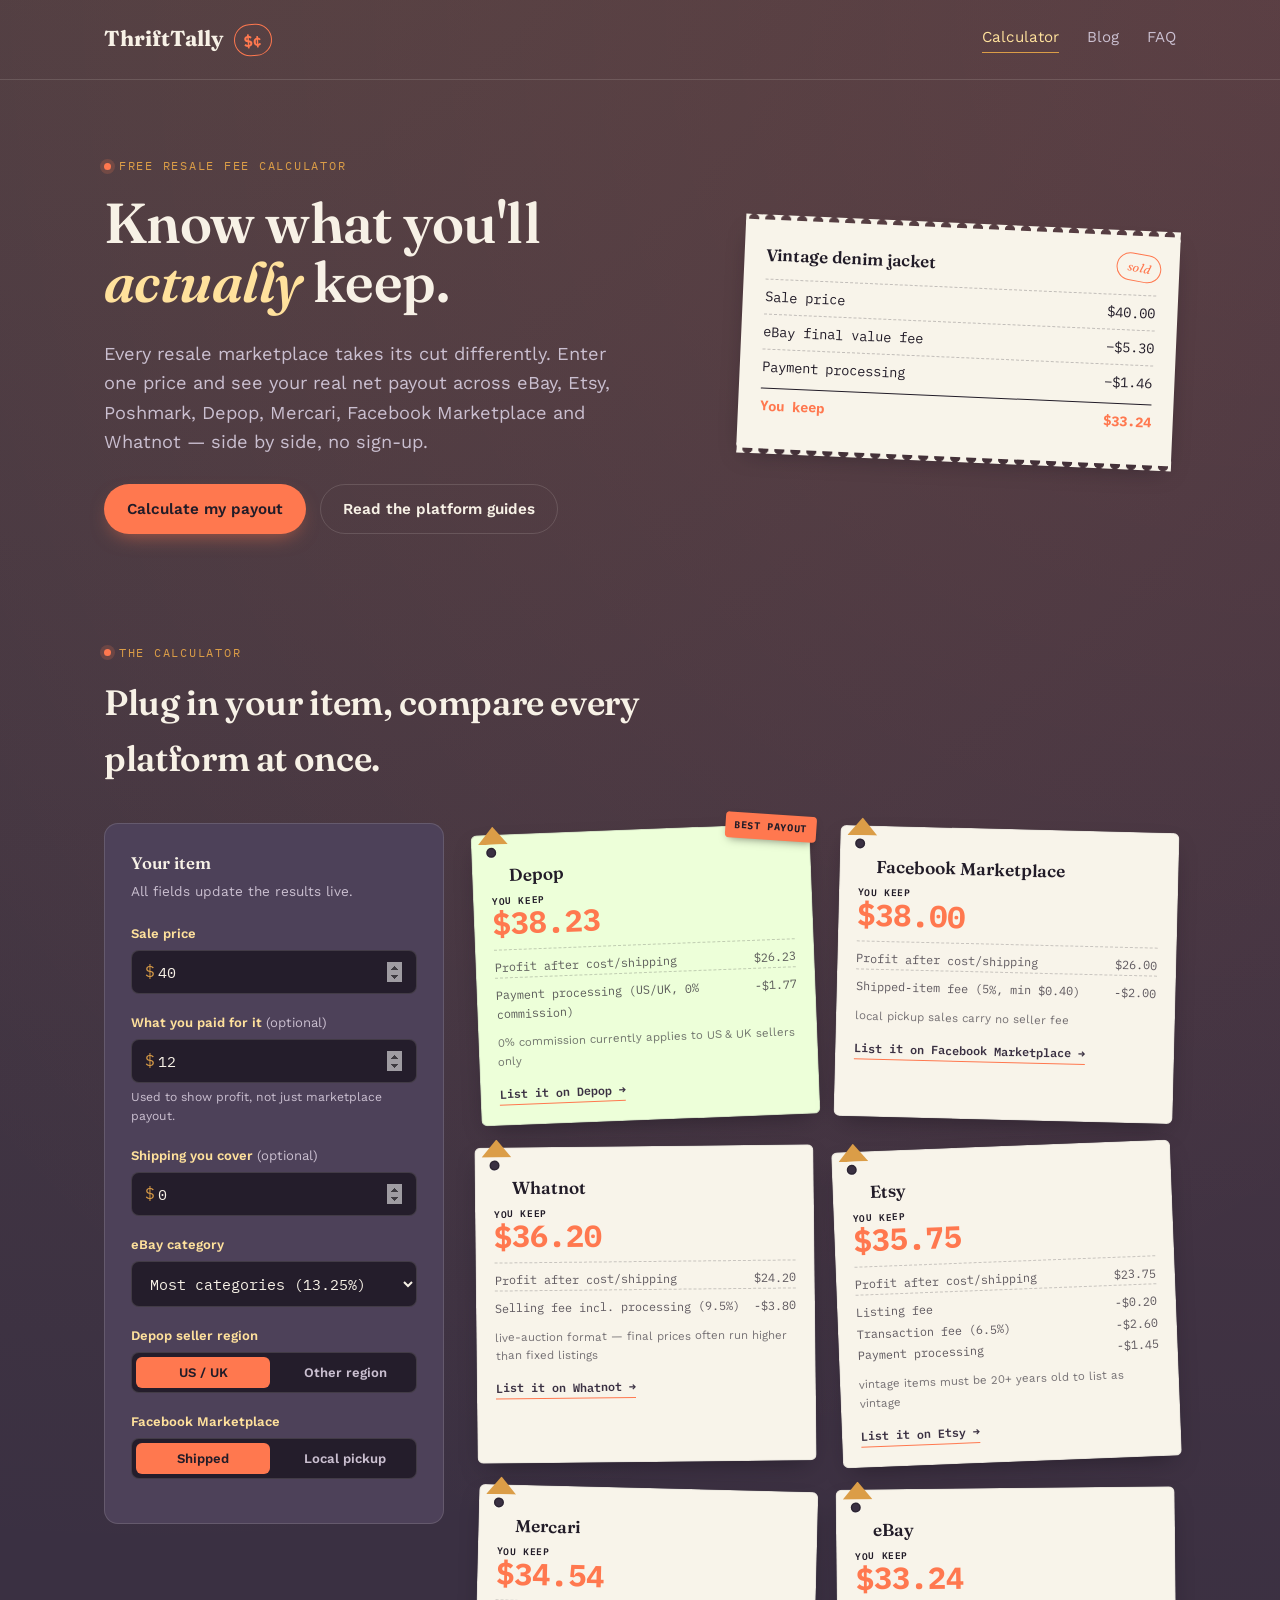
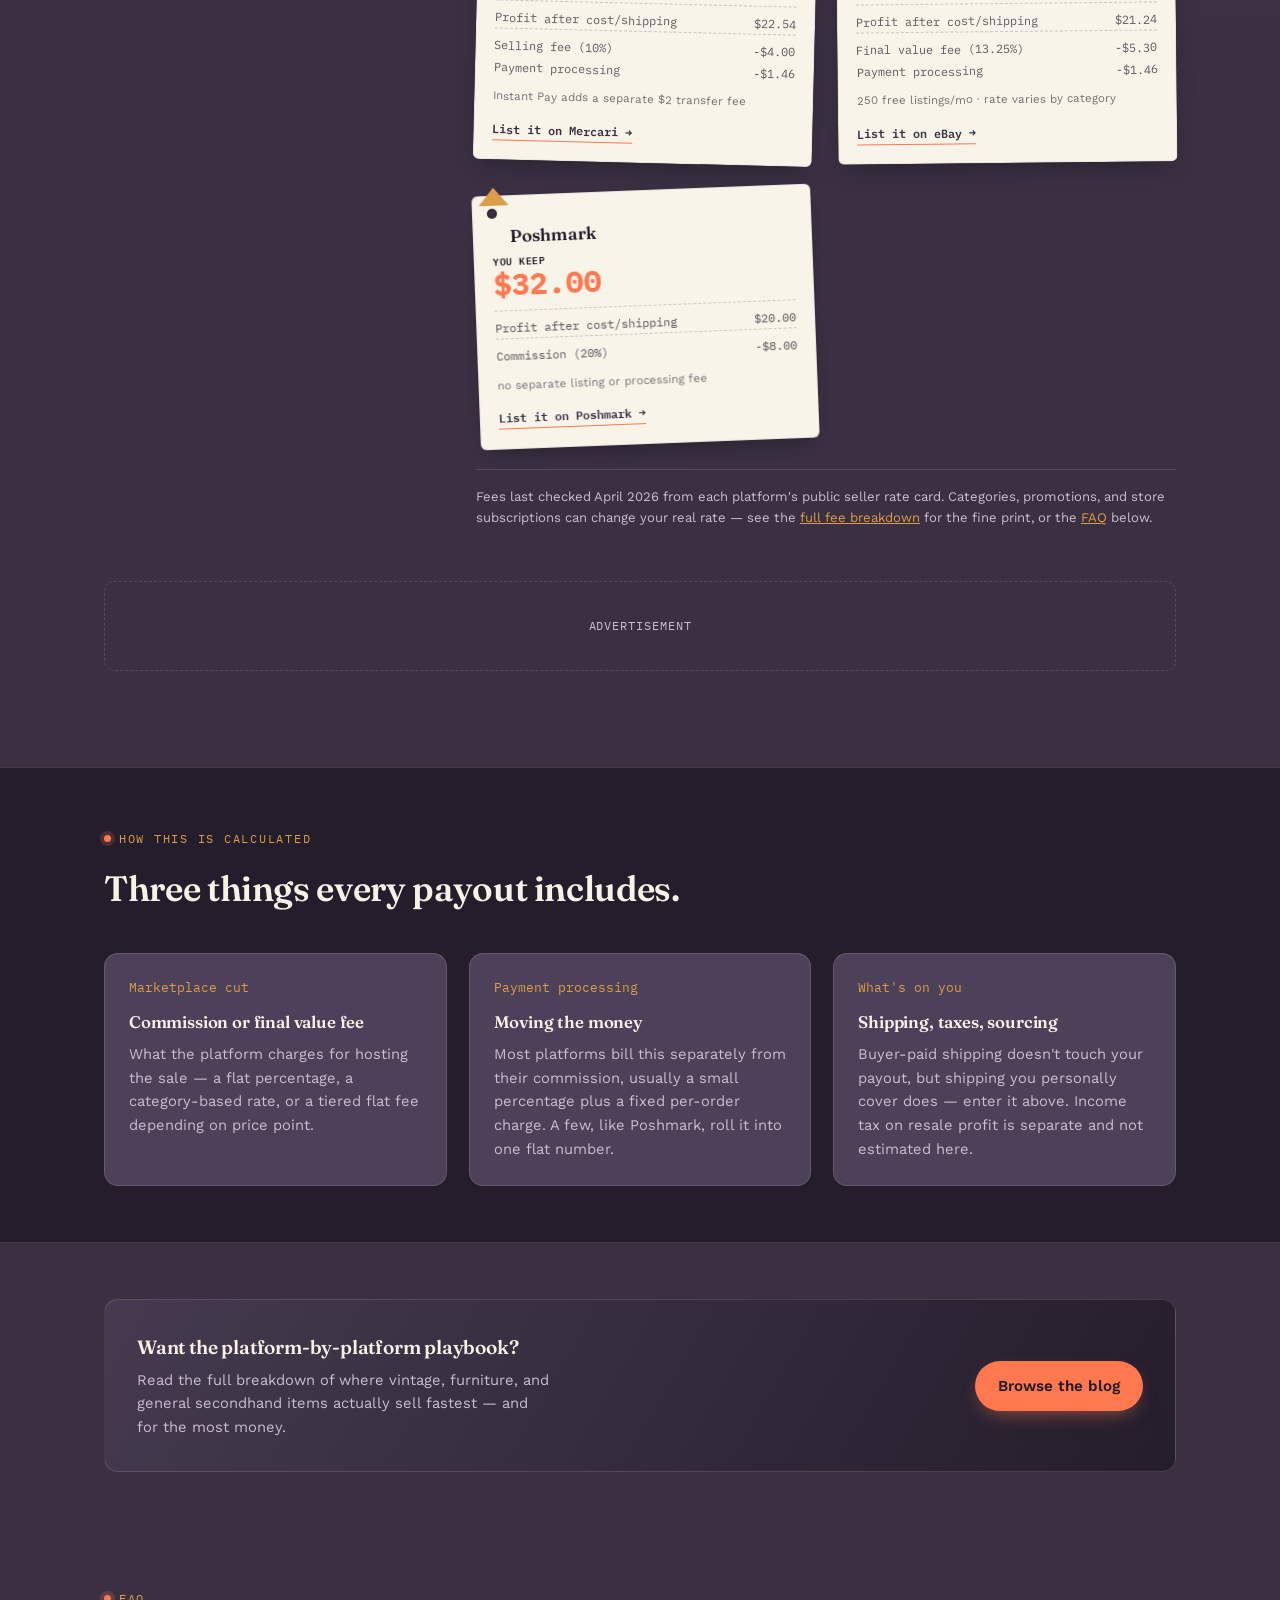
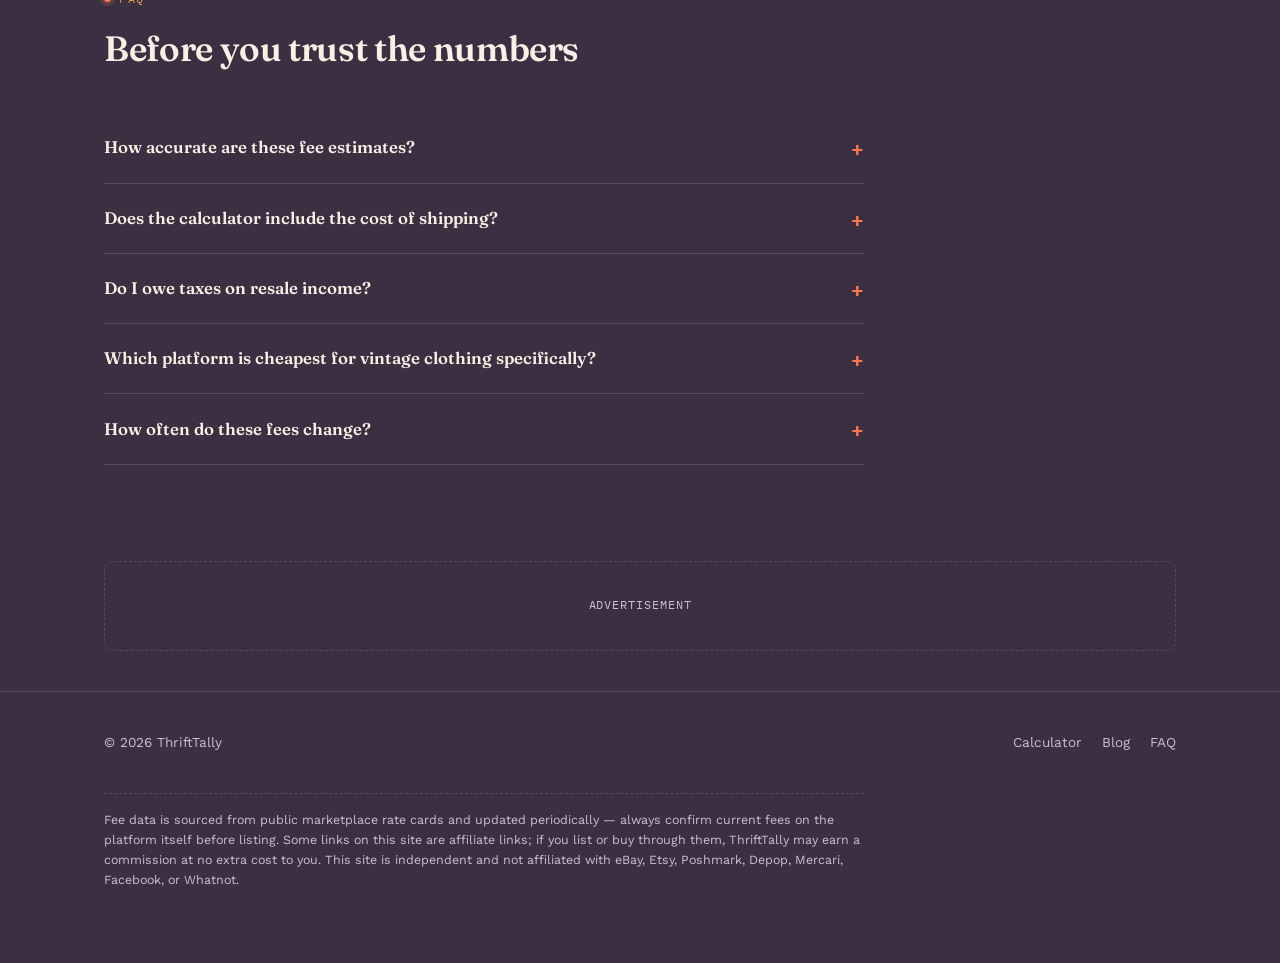
==== index.html @ f0a518c7 "Add files via upload" ====
<!DOCTYPE html>
<html lang="en">
<head>
<meta charset="UTF-8">
<meta name="viewport" content="width=device-width, initial-scale=1.0">
<title>Resale Fee Calculator — eBay, Etsy, Poshmark, Depop & More | ThriftTally</title>
<meta name="description" content="Compare seller fees across eBay, Etsy, Poshmark, Depop, Mercari, Facebook Marketplace and Whatnot. See exactly what you'll keep before you list a single item.">
<meta name="keywords" content="resale fee calculator, ebay fees calculator, etsy fees calculator, poshmark fees, depop fees, best place to sell vintage items, thrift flip calculator">
<link rel="canonical" href="https://thrifttally.com/">
<meta name="robots" content="index, follow, max-image-preview:large">

<!-- Open Graph -->
<meta property="og:title" content="ThriftTally — Know what you'll actually keep">
<meta property="og:description" content="A free calculator that compares seller fees across 7 resale marketplaces, so you list where you actually net the most.">
<meta property="og:type" content="website">
<meta property="og:url" content="https://thrifttally.com/">
<meta property="og:site_name" content="ThriftTally">
<meta property="og:locale" content="en_US">
<meta property="og:image" content="https://thrifttally.com/assets/og-image.png">
<meta property="og:image:width" content="1200">
<meta property="og:image:height" content="630">

<!-- Twitter -->
<meta name="twitter:card" content="summary_large_image">
<meta name="twitter:title" content="ThriftTally — Know what you'll actually keep">
<meta name="twitter:description" content="Compare eBay, Etsy, Poshmark, Depop, Mercari, Facebook Marketplace & Whatnot fees before you list.">
<meta name="twitter:image" content="https://thrifttally.com/assets/og-image.png">

<link rel="icon" href="assets/favicon.svg" type="image/svg+xml">
<link rel="apple-touch-icon" href="assets/apple-touch-icon.png">

<!-- Fonts -->
<link rel="preconnect" href="https://fonts.googleapis.com">
<link rel="preconnect" href="https://fonts.gstatic.com" crossorigin>
<link href="https://fonts.googleapis.com/css2?family=Fraunces:ital,opsz,wght@0,9..144,500;0,9..144,600;0,9..144,700;1,9..144,500&family=Work+Sans:wght@400;500;600;700&family=IBM+Plex+Mono:wght@400;500;600;700&display=swap" rel="stylesheet">

<link rel="stylesheet" href="css/styles.css">

<!-- TODO(owner): replace GA_MEASUREMENT_ID and the Search Console meta below -->
<!-- <script async src="https://www.googletagmanager.com/gtag/js?id=G-XXXXXXX"></script> -->
<!-- <meta name="google-site-verification" content="REPLACE_ME"> -->

<!-- AdSense loader (real publisher ID) -->
<script async src="https://pagead2.googlesyndication.com/pagead/js/adsbygoogle.js?client=ca-pub-8643026289824701" crossorigin="anonymous"></script>

<script type="application/ld+json">
{
  "@context": "https://schema.org",
  "@type": "WebApplication",
  "name": "ThriftTally Resale Fee Calculator",
  "description": "Free calculator comparing seller fees and net payout across eBay, Etsy, Poshmark, Depop, Mercari, Facebook Marketplace and Whatnot.",
  "url": "https://thrifttally.com/",
  "applicationCategory": "BusinessApplication",
  "operatingSystem": "Web Browser",
  "offers": { "@type": "Offer", "price": "0", "priceCurrency": "USD" },
  "image": "https://thrifttally.com/assets/og-image.png"
}
</script>
<script type="application/ld+json">
{
  "@context": "https://schema.org",
  "@type": "Organization",
  "name": "ThriftTally",
  "url": "https://thrifttally.com/",
  "logo": "https://thrifttally.com/assets/logo.png"
}
</script>
<script type="application/ld+json">
{
  "@context": "https://schema.org",
  "@type": "FAQPage",
  "mainEntity": [
    {
      "@type": "Question",
      "name": "How accurate are these fee estimates?",
      "acceptedAnswer": { "@type": "Answer", "text": "They're built from each marketplace's published seller rate card and are accurate for most standard listings. Some categories carry special rates (eBay's business & industrial tier, promoted-listing add-ons, Etsy Plus subscriptions), so treat this as a planning estimate and confirm the exact number in your seller dashboard before you price an item." }
    },
    {
      "@type": "Question",
      "name": "Does the calculator include the cost of shipping?",
      "acceptedAnswer": { "@type": "Answer", "text": "You can enter what you personally pay to ship an item, and it's subtracted from your payout. It does not simulate what a buyer pays for shipping, since that varies by carrier, weight and platform-negotiated rates." }
    },
    {
      "@type": "Question",
      "name": "Do I owe taxes on resale income?",
      "acceptedAnswer": { "@type": "Answer", "text": "In the US, marketplaces are required to send you (and the IRS) a 1099-K once your sales cross certain thresholds, and income from reselling for profit is generally taxable regardless of whether a form is issued. This calculator doesn't estimate tax — talk to a tax professional about your specific situation." }
    },
    {
      "@type": "Question",
      "name": "Which platform is cheapest for vintage clothing specifically?",
      "acceptedAnswer": { "@type": "Answer", "text": "As of 2026, Depop charges 0% seller commission for US and UK sellers (just payment processing), which usually makes it the lowest-fee option for fashion. Etsy and eBay often net more in absolute dollars for well-described, search-friendly vintage pieces despite higher fees, because of stronger buyer intent." }
    },
    {
      "@type": "Question",
      "name": "How often do these fees change?",
      "acceptedAnswer": { "@type": "Answer", "text": "Marketplaces adjust seller fees periodically, sometimes with little notice. This page is reviewed and updated when rate cards change; the 'fees last checked' date in the footer shows when it was last verified." }
    }
  ]
}
</script>
</head>
<body>

<header class="site-header">
  <div class="wrap">
    <a class="brand" href="index.html">ThriftTally <span class="brand-mark">$¢</span></a>
    <nav class="site-nav" aria-label="Primary">
      <a href="index.html" aria-current="page">Calculator</a>
      <a href="blog/index.html">Blog</a>
      <a href="#faq">FAQ</a>
    </nav>
  </div>
</header>

<main>
  <section class="hero">
    <div class="wrap hero-grid">
      <div>
        <span class="eyebrow">Free resale fee calculator</span>
        <h1>Know what you'll <em>actually</em> keep.</h1>
        <p class="lede">Every resale marketplace takes its cut differently. Enter one price and see your real net payout across eBay, Etsy, Poshmark, Depop, Mercari, Facebook Marketplace and Whatnot — side by side, no sign-up.</p>
        <div class="hero-ctas">
          <a class="btn btn-primary" href="#calculator">Calculate my payout</a>
          <a class="btn btn-ghost" href="blog/index.html">Read the platform guides</a>
        </div>
      </div>
      <div class="hero-visual">
        <div class="receipt">
          <span class="r-stamp">sold</span>
          <div class="r-title">Vintage denim jacket</div>
          <div class="r-row"><span>Sale price</span><span>$40.00</span></div>
          <div class="r-row"><span>eBay final value fee</span><span>&minus;$5.30</span></div>
          <div class="r-row"><span>Payment processing</span><span>&minus;$1.46</span></div>
          <div class="r-row total"><span>You keep</span><span>$33.24</span></div>
        </div>
      </div>
    </div>
  </section>

  <section id="calculator">
    <div class="wrap">
      <div class="section-head">
        <span class="eyebrow">The calculator</span>
        <h2>Plug in your item, compare every platform at once.</h2>
      </div>

      <div class="calc-shell">
        <form class="calc-inputs" aria-label="Fee calculator inputs" onsubmit="return false;">
          <h3>Your item</h3>
          <p class="sub">All fields update the results live.</p>

          <div class="field">
            <label for="inputPrice">Sale price</label>
            <div class="input-money">
              <input type="number" id="inputPrice" min="0" step="0.01" value="40" inputmode="decimal">
            </div>
          </div>

          <div class="field">
            <label for="inputCost">What you paid for it <span style="font-weight:400;color:var(--text-lo);">(optional)</span></label>
            <div class="input-money">
              <input type="number" id="inputCost" min="0" step="0.01" value="12" inputmode="decimal">
            </div>
            <p class="hint">Used to show profit, not just marketplace payout.</p>
          </div>

          <div class="field">
            <label for="inputShipping">Shipping you cover <span style="font-weight:400;color:var(--text-lo);">(optional)</span></label>
            <div class="input-money">
              <input type="number" id="inputShipping" min="0" step="0.01" value="0" inputmode="decimal">
            </div>
          </div>

          <div class="field">
            <label for="inputEbayCategory">eBay category</label>
            <select id="inputEbayCategory">
              <option value="standard">Most categories (13.25%)</option>
              <option value="business">Business &amp; industrial (6.35%)</option>
            </select>
          </div>

          <div class="field">
            <label id="depopLabel">Depop seller region</label>
            <div class="toggle-row" id="toggleDepop" role="group" aria-labelledby="depopLabel">
              <button type="button" data-value="us_uk" aria-pressed="true">US / UK</button>
              <button type="button" data-value="intl" aria-pressed="false">Other region</button>
            </div>
          </div>

          <div class="field">
            <label id="fbLabel">Facebook Marketplace</label>
            <div class="toggle-row" id="toggleFb" role="group" aria-labelledby="fbLabel">
              <button type="button" data-value="shipped" aria-pressed="true">Shipped</button>
              <button type="button" data-value="local" aria-pressed="false">Local pickup</button>
            </div>
          </div>
        </form>

        <div>
          <div class="tag-grid" id="tagGrid" aria-live="polite"></div>
          <p class="calc-note">Fees last checked April 2026 from each platform's public seller rate card. Categories, promotions, and store subscriptions can change your real rate — see the <a href="blog/ebay-vs-etsy-vs-poshmark-fees.html">full fee breakdown</a> for the fine print, or the <a href="#faq">FAQ</a> below.</p>
        </div>
      </div>

      <div class="ad-slot">
        <!-- TODO(owner): paste your AdSense ad-slot ID here, or leave as Auto Ads -->
        Advertisement
      </div>
    </div>
  </section>

  <section class="section-tinted">
    <div class="wrap">
      <div class="section-head">
        <span class="eyebrow">How this is calculated</span>
        <h2>Three things every payout includes.</h2>
      </div>
      <div class="card-row">
        <div class="info-card">
          <div class="num">Marketplace cut</div>
          <h3>Commission or final value fee</h3>
          <p>What the platform charges for hosting the sale — a flat percentage, a category-based rate, or a tiered flat fee depending on price point.</p>
        </div>
        <div class="info-card">
          <div class="num">Payment processing</div>
          <h3>Moving the money</h3>
          <p>Most platforms bill this separately from their commission, usually a small percentage plus a fixed per-order charge. A few, like Poshmark, roll it into one flat number.</p>
        </div>
        <div class="info-card">
          <div class="num">What's on you</div>
          <h3>Shipping, taxes, sourcing</h3>
          <p>Buyer-paid shipping doesn't touch your payout, but shipping you personally cover does — enter it above. Income tax on resale profit is separate and not estimated here.</p>
        </div>
      </div>
    </div>
  </section>

  <section>
    <div class="wrap">
      <div class="cta-strip">
        <div>
          <h3>Want the platform-by-platform playbook?</h3>
          <p>Read the full breakdown of where vintage, furniture, and general secondhand items actually sell fastest — and for the most money.</p>
        </div>
        <a class="btn btn-primary" href="blog/index.html">Browse the blog</a>
      </div>
    </div>
  </section>

  <section id="faq">
    <div class="wrap">
      <div class="section-head">
        <span class="eyebrow">FAQ</span>
        <h2>Before you trust the numbers</h2>
      </div>
      <div class="faq-list">
        <details class="faq-item">
          <summary>How accurate are these fee estimates?</summary>
          <p>They're built from each marketplace's published seller rate card and are accurate for most standard listings. Some categories carry special rates (eBay's business &amp; industrial tier, promoted-listing add-ons, Etsy Plus subscriptions), so treat this as a planning estimate and confirm the exact number in your seller dashboard before you price an item.</p>
        </details>
        <details class="faq-item">
          <summary>Does the calculator include the cost of shipping?</summary>
          <p>You can enter what you personally pay to ship an item, and it's subtracted from your payout. It does not simulate what a buyer pays for shipping, since that varies by carrier, weight, and platform-negotiated rates.</p>
        </details>
        <details class="faq-item">
          <summary>Do I owe taxes on resale income?</summary>
          <p>In the US, marketplaces are required to send you (and the IRS) a 1099-K once your sales cross certain thresholds, and income from reselling for profit is generally taxable regardless of whether a form is issued. This calculator doesn't estimate tax — talk to a tax professional about your specific situation.</p>
        </details>
        <details class="faq-item">
          <summary>Which platform is cheapest for vintage clothing specifically?</summary>
          <p>As of 2026, Depop charges 0% seller commission for US and UK sellers (just payment processing), which usually makes it the lowest-fee option for fashion. Etsy and eBay often net more in absolute dollars for well-described, search-friendly vintage pieces despite higher fees, because of stronger buyer intent.</p>
        </details>
        <details class="faq-item">
          <summary>How often do these fees change?</summary>
          <p>Marketplaces adjust seller fees periodically, sometimes with little notice. This page is reviewed and updated when rate cards change; the "fees last checked" date above the calculator shows when it was last verified.</p>
        </details>
      </div>
    </div>
  </section>

  <div class="wrap">
    <div class="ad-slot">
      <!-- TODO(owner): second AdSense unit, or delete if Auto Ads is enabled -->
      Advertisement
    </div>
  </div>
</main>

<footer class="site-footer">
  <div class="wrap" style="flex-direction:column;">
    <div style="display:flex;justify-content:space-between;flex-wrap:wrap;gap:20px;width:100%;">
      <span>&copy; <span data-year></span> ThriftTally</span>
      <nav class="footer-links" aria-label="Footer">
        <a href="index.html">Calculator</a>
        <a href="blog/index.html">Blog</a>
        <a href="#faq">FAQ</a>
      </nav>
    </div>
    <p class="disclosure">Fee data is sourced from public marketplace rate cards and updated periodically — always confirm current fees on the platform itself before listing. Some links on this site are affiliate links; if you list or buy through them, ThriftTally may earn a commission at no extra cost to you. This site is independent and not affiliated with eBay, Etsy, Poshmark, Depop, Mercari, Facebook, or Whatnot.</p>
  </div>
</footer>

<script src="js/calculator.js"></script>
<script src="js/main.js"></script>
</body>
</html>
---- css/styles.css ----
/* ==========================================================================
   ThriftTally — design tokens
   ========================================================================== */

:root {
  /* brand palette (as supplied) */
  --midnight-violet: #3a3042;
  --sunlit-clay: #db9d47;
  --coral-glow: #ff784f;
  --soft-peach: #ffe19c;
  --frosted-mint: #edffd9;

  /* derived depth + text */
  --violet-deep: #241d2b;
  --violet-mid: #453a4f;
  --violet-card: #4d4159;
  --ink: #221c28;
  --paper: #f8f4ea;
  --cream: #fbf8f0;
  --text-hi: #f7f1e6;
  --text-lo: #cabfd0;
  --line: rgba(247, 241, 230, 0.14);

  /* type */
  --font-display: "Fraunces", "Iowan Old Style", serif;
  --font-body: "Work Sans", "Segoe UI", sans-serif;
  --font-mono: "IBM Plex Mono", "SFMono-Regular", monospace;

  /* rhythm */
  --radius-tag: 6px;
  --radius-card: 14px;
  --shadow-tag: 0 10px 24px -10px rgba(20, 14, 24, 0.55);
  --ease-tag: cubic-bezier(0.16, 1, 0.3, 1);
}

* { box-sizing: border-box; }
html { scroll-behavior: smooth; }

@media (prefers-reduced-motion: reduce) {
  html { scroll-behavior: auto; }
  *, *::before, *::after {
    animation-duration: 0.001ms !important;
    animation-iteration-count: 1 !important;
    transition-duration: 0.001ms !important;
    scroll-behavior: auto !important;
  }
}

body {
  margin: 0;
  background: var(--midnight-violet);
  background-image:
    radial-gradient(circle at 12% -10%, rgba(219, 157, 71, 0.16), transparent 42%),
    radial-gradient(circle at 100% 0%, rgba(255, 120, 79, 0.12), transparent 40%);
  color: var(--text-hi);
  font-family: var(--font-body);
  font-size: 16px;
  line-height: 1.6;
  -webkit-font-smoothing: antialiased;
}

img { max-width: 100%; display: block; }
a { color: var(--soft-peach); }
a:focus-visible,
button:focus-visible,
input:focus-visible,
select:focus-visible,
label:focus-visible {
  outline: 2px solid var(--frosted-mint);
  outline-offset: 3px;
  border-radius: 4px;
}

h1, h2, h3, h4 {
  font-family: var(--font-display);
  font-weight: 600;
  letter-spacing: -0.01em;
  color: var(--text-hi);
  margin: 0 0 0.5em;
}

p { margin: 0 0 1em; color: var(--text-lo); }

.wrap {
  max-width: 1120px;
  margin: 0 auto;
  padding: 0 24px;
}

/* ==========================================================================
   Header / nav
   ========================================================================== */

.site-header {
  padding: 22px 0;
  border-bottom: 1px solid var(--line);
  position: relative;
  z-index: 20;
}
.site-header .wrap {
  display: flex;
  align-items: center;
  justify-content: space-between;
  gap: 20px;
}
.brand {
  display: flex;
  align-items: baseline;
  gap: 10px;
  text-decoration: none;
  font-family: var(--font-display);
  font-size: 1.35rem;
  font-weight: 700;
  color: var(--text-hi);
}
.brand .brand-mark {
  color: var(--coral-glow);
  font-family: var(--font-mono);
  font-size: 0.95rem;
  border: 1.5px solid var(--coral-glow);
  border-radius: 999px;
  padding: 3px 9px;
  transform: rotate(-4deg);
}
.site-nav {
  display: flex;
  gap: 28px;
  font-size: 0.95rem;
}
@media (max-width: 480px) {
  .site-header .wrap { flex-wrap: wrap; row-gap: 10px; }
  .site-nav { gap: 16px; font-size: 0.85rem; }
  .brand { font-size: 1.15rem; }
}

.site-nav a {
  color: var(--text-lo);
  text-decoration: none;
  border-bottom: 1px solid transparent;
  padding-bottom: 3px;
  transition: color 0.15s var(--ease-tag), border-color 0.15s var(--ease-tag);
}
.site-nav a:hover,
.site-nav a[aria-current="page"] {
  color: var(--soft-peach);
  border-color: var(--sunlit-clay);
}

/* ==========================================================================
   Buttons
   ========================================================================== */

.btn {
  display: inline-flex;
  align-items: center;
  gap: 8px;
  font-family: var(--font-body);
  font-weight: 600;
  font-size: 0.95rem;
  padding: 12px 22px;
  border-radius: 999px;
  border: 1px solid transparent;
  cursor: pointer;
  text-decoration: none;
  transition: transform 0.15s var(--ease-tag), box-shadow 0.15s var(--ease-tag);
}
.btn:hover { transform: translateY(-1px); }
.btn-primary {
  background: var(--coral-glow);
  color: var(--ink);
  box-shadow: 0 8px 20px -8px rgba(255, 120, 79, 0.6);
}
.btn-primary:hover { box-shadow: 0 12px 26px -8px rgba(255, 120, 79, 0.75); }
.btn-ghost {
  background: transparent;
  border-color: var(--line);
  color: var(--text-hi);
}
.btn-ghost:hover { border-color: var(--sunlit-clay); color: var(--soft-peach); }

/* ==========================================================================
   Hero
   ========================================================================== */

.hero {
  padding: 72px 0 48px;
}
.hero-grid {
  display: grid;
  grid-template-columns: 1.15fr 0.85fr;
  gap: 48px;
  align-items: center;
}
.eyebrow {
  display: inline-flex;
  align-items: center;
  gap: 8px;
  font-family: var(--font-mono);
  font-size: 0.78rem;
  text-transform: uppercase;
  letter-spacing: 0.14em;
  color: var(--sunlit-clay);
  margin-bottom: 18px;
}
.eyebrow::before {
  content: "";
  width: 7px;
  height: 7px;
  border-radius: 50%;
  background: var(--coral-glow);
  box-shadow: 0 0 0 4px rgba(255, 120, 79, 0.18);
}
.hero h1 {
  font-size: clamp(2.4rem, 4.4vw, 3.6rem);
  line-height: 1.04;
  font-optical-sizing: auto;
}
.hero h1 em {
  font-style: italic;
  color: var(--soft-peach);
}
.hero .lede {
  font-size: 1.14rem;
  color: var(--text-lo);
  max-width: 46ch;
  margin-bottom: 28px;
}
.hero-ctas { display: flex; gap: 14px; flex-wrap: wrap; }

/* mini hero receipt visual */
.hero-visual { position: relative; }
.receipt {
  background: var(--paper);
  color: var(--ink);
  border-radius: 4px;
  padding: 22px 22px 26px;
  font-family: var(--font-mono);
  font-size: 0.86rem;
  box-shadow: var(--shadow-tag);
  transform: rotate(2.5deg);
  position: relative;
}
.receipt::before,
.receipt::after {
  content: "";
  position: absolute;
  left: 0; right: 0; height: 10px;
  background:
    radial-gradient(circle at 8px 5px, transparent 5px, var(--paper) 5.5px) repeat-x;
  background-size: 16px 10px;
}
.receipt::before { top: -5px; }
.receipt::after { bottom: -5px; transform: rotate(180deg); }
.receipt .r-title {
  font-family: var(--font-display);
  font-size: 1.05rem;
  font-weight: 600;
  margin-bottom: 10px;
  color: var(--ink);
}
.receipt .r-row {
  display: flex;
  justify-content: space-between;
  border-top: 1px dashed rgba(34, 28, 40, 0.25);
  padding: 6px 0;
}
.receipt .r-row.total {
  border-top: 1.5px solid var(--ink);
  margin-top: 4px;
  font-weight: 700;
  color: var(--coral-glow);
}
.receipt .r-stamp {
  position: absolute;
  top: 18px;
  right: 18px;
  font-family: var(--font-display);
  font-style: italic;
  font-size: 0.78rem;
  color: var(--coral-glow);
  border: 1.5px solid var(--coral-glow);
  border-radius: 999px;
  padding: 3px 10px;
  transform: rotate(8deg);
}

/* ==========================================================================
   Section shells
   ========================================================================== */

section { padding: 56px 0; }
.section-head { max-width: 640px; margin: 0 0 36px; }
.section-head .eyebrow { margin-bottom: 12px; }
.section-head h2 { font-size: clamp(1.6rem, 3vw, 2.2rem); }
.section-tinted {
  background: var(--violet-deep);
  border-top: 1px solid var(--line);
  border-bottom: 1px solid var(--line);
}

/* ==========================================================================
   Calculator
   ========================================================================== */

.calc-shell {
  display: grid;
  grid-template-columns: 340px 1fr;
  gap: 32px;
  align-items: start;
}
@media (max-width: 860px) {
  .calc-shell { grid-template-columns: 1fr; }
  .calc-inputs { position: static; }
}


.calc-inputs {
  background: var(--violet-card);
  border: 1px solid var(--line);
  border-radius: var(--radius-card);
  padding: 26px;
  position: sticky;
  top: 20px;
}
.calc-inputs h3 {
  font-size: 1.05rem;
  margin-bottom: 4px;
}
.calc-inputs .sub {
  font-size: 0.85rem;
  margin-bottom: 20px;
}
.field { margin-bottom: 18px; }
.field label {
  display: block;
  font-size: 0.82rem;
  font-weight: 600;
  color: var(--soft-peach);
  margin-bottom: 6px;
}
.field .hint {
  font-size: 0.76rem;
  color: var(--text-lo);
  margin-top: 5px;
}
.input-money {
  position: relative;
}
.input-money::before {
  content: "$";
  position: absolute;
  left: 14px;
  top: 50%;
  transform: translateY(-50%);
  font-family: var(--font-mono);
  color: var(--sunlit-clay);
  pointer-events: none;
}
.field input[type="number"],
.field select {
  width: 100%;
  padding: 11px 14px 11px 26px;
  border-radius: 8px;
  border: 1px solid var(--line);
  background: var(--violet-deep);
  color: var(--text-hi);
  font-family: var(--font-mono);
  font-size: 0.95rem;
}
.field select { padding-left: 14px; }
.field input::-webkit-outer-spin-button,
.field input::-webkit-inner-spin-button { opacity: 0.6; }
.toggle-row {
  display: flex;
  gap: 8px;
  background: var(--violet-deep);
  border: 1px solid var(--line);
  border-radius: 8px;
  padding: 4px;
}
.toggle-row button {
  flex: 1;
  background: transparent;
  border: none;
  color: var(--text-lo);
  font-family: var(--font-body);
  font-size: 0.82rem;
  font-weight: 600;
  padding: 8px 6px;
  border-radius: 6px;
  cursor: pointer;
  transition: background 0.15s, color 0.15s;
}
.toggle-row button[aria-pressed="true"] {
  background: var(--coral-glow);
  color: var(--ink);
}

/* results: price-tag grid */
.tag-grid {
  display: grid;
  grid-template-columns: repeat(auto-fill, minmax(230px, 1fr));
  gap: 26px 22px;
  padding-top: 6px;
}

.price-tag {
  position: relative;
  background: var(--paper);
  color: var(--ink);
  border-radius: var(--radius-tag);
  padding: 20px 18px 18px;
  box-shadow: var(--shadow-tag);
  transform: rotate(var(--tilt, -1.5deg));
  transition: transform 0.25s var(--ease-tag), box-shadow 0.25s var(--ease-tag);
  border: 1px solid rgba(34, 28, 40, 0.08);
}
.price-tag:nth-child(3n+1) { --tilt: -2.2deg; }
.price-tag:nth-child(3n+2) { --tilt: 1.4deg; }
.price-tag:nth-child(3n+3) { --tilt: -0.6deg; }
.price-tag:hover { transform: rotate(0deg) translateY(-4px); box-shadow: 0 16px 30px -12px rgba(20,14,24,0.6); }

.price-tag::before {
  /* string hole */
  content: "";
  position: absolute;
  top: 12px;
  left: 14px;
  width: 10px;
  height: 10px;
  border-radius: 50%;
  background: var(--midnight-violet);
  box-shadow: inset 0 0 0 1.5px rgba(0,0,0,0.25), 0 1px 0 rgba(255,255,255,0.4);
}
.price-tag .tag-notch {
  position: absolute;
  top: -9px;
  left: 6px;
  width: 30px;
  height: 18px;
  background: var(--sunlit-clay);
  clip-path: polygon(50% 0%, 100% 100%, 0% 100%);
}

.price-tag.is-best {
  background: var(--frosted-mint);
  border-color: rgba(58, 48, 66, 0.15);
}
.price-tag.is-best::after {
  content: "BEST PAYOUT";
  position: absolute;
  top: -11px;
  right: -8px;
  background: var(--coral-glow);
  color: var(--ink);
  font-family: var(--font-mono);
  font-size: 0.62rem;
  font-weight: 700;
  letter-spacing: 0.06em;
  padding: 5px 9px;
  border-radius: 4px;
  transform: rotate(6deg);
  box-shadow: 0 4px 10px -4px rgba(0,0,0,0.5);
}

.price-tag .tag-platform {
  font-family: var(--font-display);
  font-size: 1.08rem;
  font-weight: 600;
  margin: 6px 0 2px 18px;
}
.price-tag .tag-net {
  font-family: var(--font-mono);
  font-size: 1.9rem;
  font-weight: 700;
  color: var(--coral-glow);
  margin: 6px 0 10px;
  line-height: 1;
}
.price-tag .tag-net small {
  font-size: 0.6rem;
  font-weight: 600;
  color: var(--ink);
  text-transform: uppercase;
  letter-spacing: 0.06em;
  display: block;
  margin-bottom: 4px;
}
.price-tag .tag-breakdown {
  font-family: var(--font-mono);
  font-size: 0.74rem;
  color: rgba(34,28,40,0.72);
  border-top: 1px dashed rgba(34,28,40,0.22);
  padding-top: 8px;
  display: grid;
  gap: 3px;
}
.price-tag .tag-breakdown div { display: flex; justify-content: space-between; }

.price-tag .tag-cta {
  display: inline-block;
  margin-top: 14px;
  font-family: var(--font-mono);
  font-size: 0.74rem;
  font-weight: 600;
  color: var(--midnight-violet);
  text-decoration: none;
  border-bottom: 1.5px solid var(--coral-glow);
  padding-bottom: 1px;
}
.price-tag .tag-cta:hover { color: var(--coral-glow); }

.calc-note {

  margin-top: 26px;
  font-size: 0.82rem;
  color: var(--text-lo);
  border-top: 1px solid var(--line);
  padding-top: 16px;
}
.calc-note a { color: var(--sunlit-clay); }

/* ==========================================================================
   Feature / methodology cards
   ========================================================================== */

.card-row {
  display: grid;
  grid-template-columns: repeat(3, 1fr);
  gap: 22px;
}
@media (max-width: 760px) { .card-row { grid-template-columns: 1fr; } }
.info-card {
  background: var(--violet-card);
  border: 1px solid var(--line);
  border-radius: var(--radius-card);
  padding: 24px;
}
.info-card .num {
  font-family: var(--font-mono);
  color: var(--sunlit-clay);
  font-size: 0.8rem;
  margin-bottom: 10px;
}
.info-card h3 { font-size: 1.05rem; margin-bottom: 8px; }
.info-card p { font-size: 0.92rem; margin-bottom: 0; }

/* ==========================================================================
   FAQ
   ========================================================================== */

.faq-list { max-width: 760px; }
.faq-item {
  border-bottom: 1px solid var(--line);
  padding: 18px 0;
}
.faq-item summary {
  cursor: pointer;
  font-family: var(--font-display);
  font-size: 1.05rem;
  font-weight: 600;
  color: var(--text-hi);
  list-style: none;
  display: flex;
  justify-content: space-between;
  align-items: center;
  gap: 16px;
}
.faq-item summary::-webkit-details-marker { display: none; }
.faq-item summary::after {
  content: "+";
  font-family: var(--font-mono);
  color: var(--coral-glow);
  font-size: 1.3rem;
  flex-shrink: 0;
  transition: transform 0.2s var(--ease-tag);
}
.faq-item[open] summary::after { transform: rotate(45deg); }
.faq-item p { margin-top: 12px; font-size: 0.94rem; }

/* ==========================================================================
   Affiliate / CTA strip
   ========================================================================== */

.cta-strip {
  background: linear-gradient(120deg, var(--violet-mid), var(--violet-deep));
  border: 1px solid var(--line);
  border-radius: var(--radius-card);
  padding: 32px;
  display: flex;
  align-items: center;
  justify-content: space-between;
  gap: 24px;
  flex-wrap: wrap;
}
.cta-strip h3 { font-size: 1.2rem; margin-bottom: 6px; }
.cta-strip p { margin: 0; font-size: 0.92rem; max-width: 46ch; }

/* ==========================================================================
   Ad slots
   ========================================================================== */

.ad-slot {
  border: 1px dashed var(--line);
  border-radius: 10px;
  min-height: 90px;
  display: flex;
  align-items: center;
  justify-content: center;
  font-family: var(--font-mono);
  font-size: 0.72rem;
  letter-spacing: 0.08em;
  text-transform: uppercase;
  color: var(--text-lo);
  margin: 40px 0;
}

/* ==========================================================================
   Blog: corkboard listing
   ========================================================================== */

.corkboard {
  background:
    radial-gradient(circle at 20% 20%, rgba(0,0,0,0.12), transparent 40%),
    radial-gradient(circle at 80% 70%, rgba(0,0,0,0.14), transparent 45%),
    var(--sunlit-clay);
  border-radius: var(--radius-card);
  padding: 40px;
}
.note-grid {
  display: grid;
  grid-template-columns: repeat(auto-fill, minmax(260px, 1fr));
  gap: 28px;
}
.note-card {
  background: var(--soft-peach);
  color: var(--ink);
  border-radius: 4px;
  padding: 22px 20px;
  box-shadow: 0 12px 24px -10px rgba(20,14,24,0.5);
  text-decoration: none;
  display: block;
  position: relative;
  transform: rotate(var(--tilt, -1deg));
  transition: transform 0.2s var(--ease-tag);
}
.note-card:nth-child(3n+1) { --tilt: -1.6deg; background: var(--soft-peach); }
.note-card:nth-child(3n+2) { --tilt: 1.2deg; background: var(--frosted-mint); }
.note-card:nth-child(3n+3) { --tilt: -0.5deg; background: var(--cream); }
.note-card:hover { transform: rotate(0) translateY(-4px); }
.note-card .pin {
  position: absolute;
  top: -8px;
  left: 50%;
  transform: translateX(-50%);
  width: 14px;
  height: 14px;
  border-radius: 50%;
  background: var(--coral-glow);
  box-shadow: 0 3px 6px rgba(0,0,0,0.35);
}
.note-card .cat {
  font-family: var(--font-mono);
  font-size: 0.68rem;
  text-transform: uppercase;
  letter-spacing: 0.08em;
  color: var(--midnight-violet);
  opacity: 0.65;
  margin-bottom: 10px;
}
.note-card h3 {
  font-size: 1.14rem;
  color: var(--ink);
  margin-bottom: 8px;
  line-height: 1.25;
}
.note-card p { color: rgba(34,28,40,0.75); font-size: 0.88rem; margin-bottom: 0; }

/* blog post reading view */
.post-head { max-width: 700px; margin: 0 auto 40px; text-align: left; }
.post-head .eyebrow { justify-content: flex-start; }
.post-meta {
  font-family: var(--font-mono);
  font-size: 0.78rem;
  color: var(--sunlit-clay);
  margin-bottom: 14px;
}
.post-body {
  max-width: 700px;
  margin: 0 auto;
  font-size: 1.05rem;
}
.post-body h2 {
  font-size: 1.5rem;
  margin-top: 2em;
}
.post-body h3 { font-size: 1.2rem; margin-top: 1.6em; }
.post-body p { color: var(--text-lo); }
.post-body ul, .post-body ol { color: var(--text-lo); padding-left: 1.3em; }
.post-body li { margin-bottom: 0.5em; }
.post-body strong { color: var(--text-hi); }
.post-body blockquote {
  border-left: 3px solid var(--coral-glow);
  margin: 1.6em 0;
  padding: 4px 0 4px 20px;
  font-style: italic;
  color: var(--soft-peach);
}
table.fee-table {
  width: 100%;
  border-collapse: collapse;
  font-size: 0.9rem;
  margin: 1.6em 0;
}
table.fee-table th, table.fee-table td {
  text-align: left;
  padding: 10px 12px;
  border-bottom: 1px solid var(--line);
}
table.fee-table th {
  font-family: var(--font-mono);
  font-size: 0.72rem;
  text-transform: uppercase;
  letter-spacing: 0.06em;
  color: var(--sunlit-clay);
}
table.fee-table td { color: var(--text-lo); }
table.fee-table td:first-child { color: var(--text-hi); font-weight: 600; }

/* ==========================================================================
   Footer
   ========================================================================== */

.site-footer {
  border-top: 1px solid var(--line);
  padding: 40px 0 60px;
  margin-top: 40px;
}
.site-footer .wrap {
  display: flex;
  justify-content: space-between;
  flex-wrap: wrap;
  gap: 20px;
  font-size: 0.85rem;
  color: var(--text-lo);
}
.site-footer a { color: var(--text-lo); text-decoration: none; }
.site-footer a:hover { color: var(--soft-peach); }
.footer-links { display: flex; gap: 20px; flex-wrap: wrap; }
.disclosure {
  font-size: 0.78rem;
  color: var(--text-lo);
  border-top: 1px dashed var(--line);
  margin-top: 20px;
  padding-top: 16px;
  max-width: 760px;
}

/* utility */
.visually-hidden {
  position: absolute;
  width: 1px; height: 1px;
  overflow: hidden;
  clip: rect(0 0 0 0);
  white-space: nowrap;
}
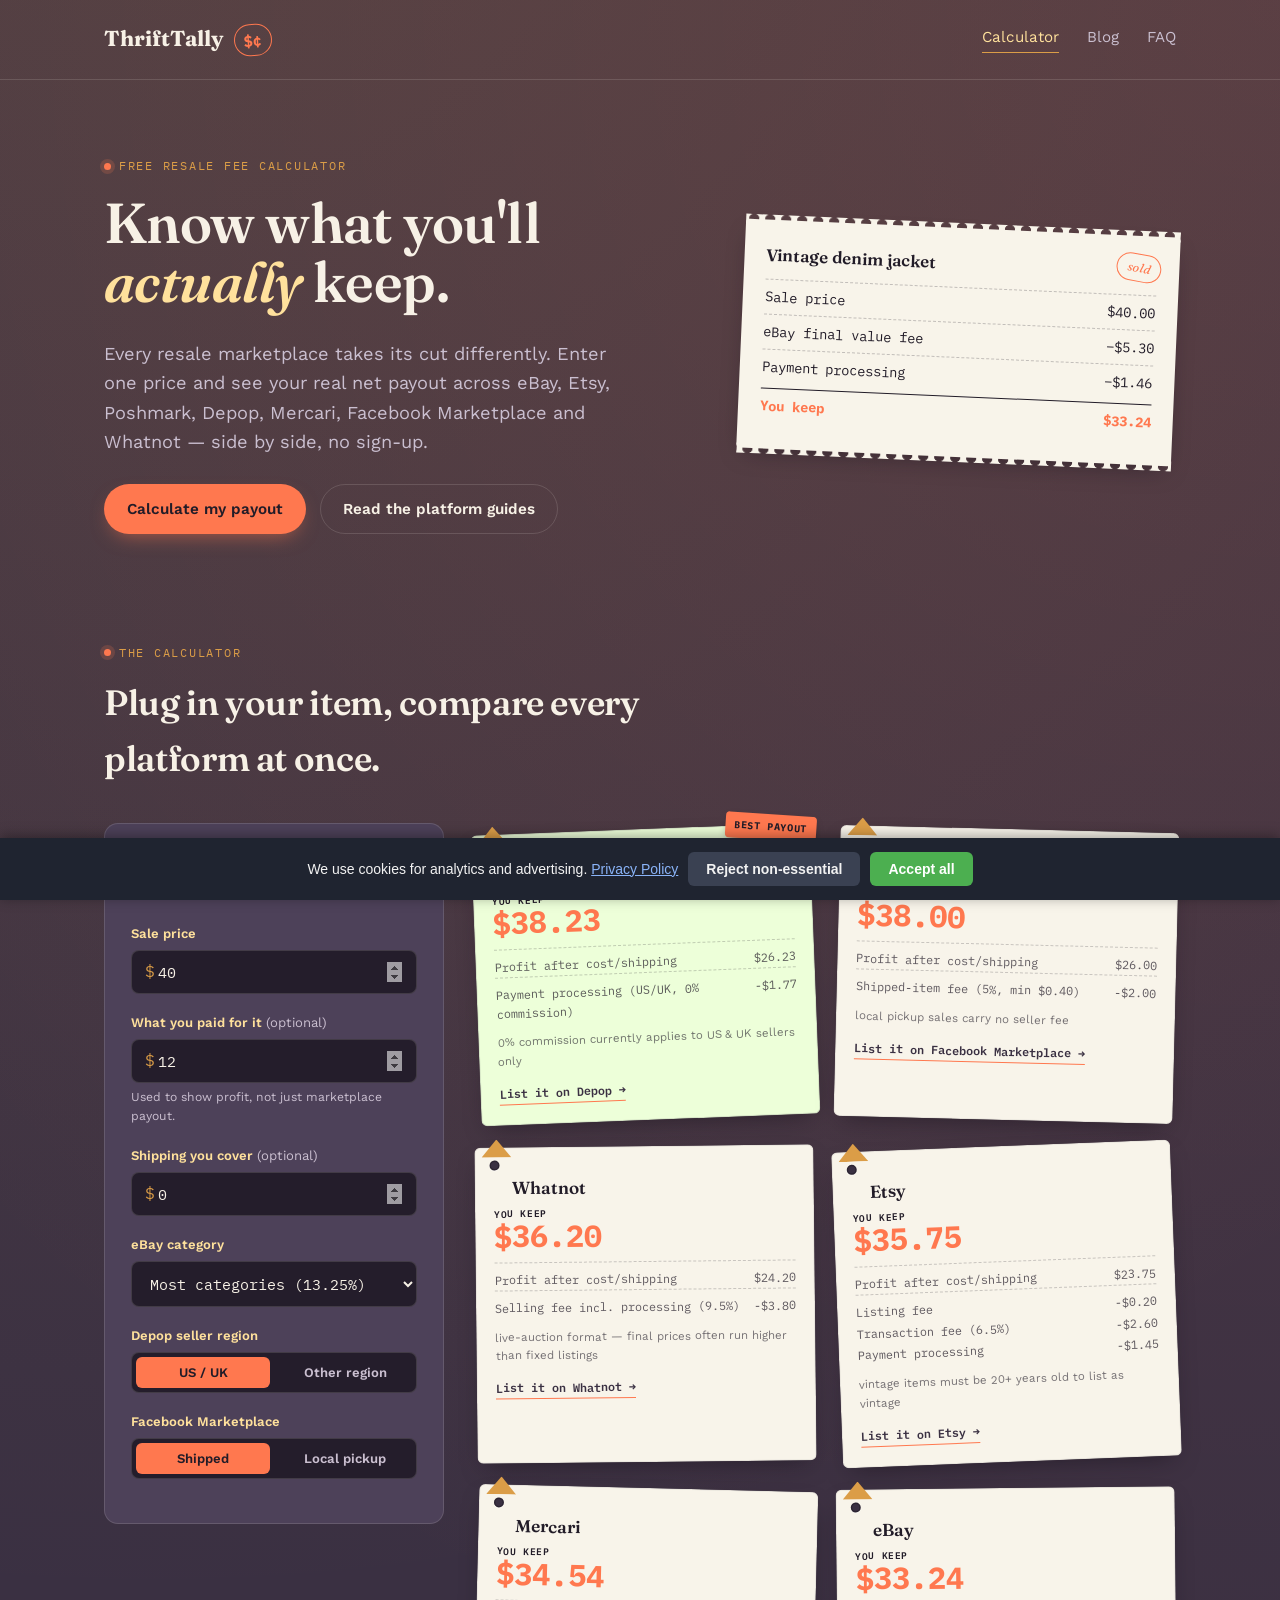
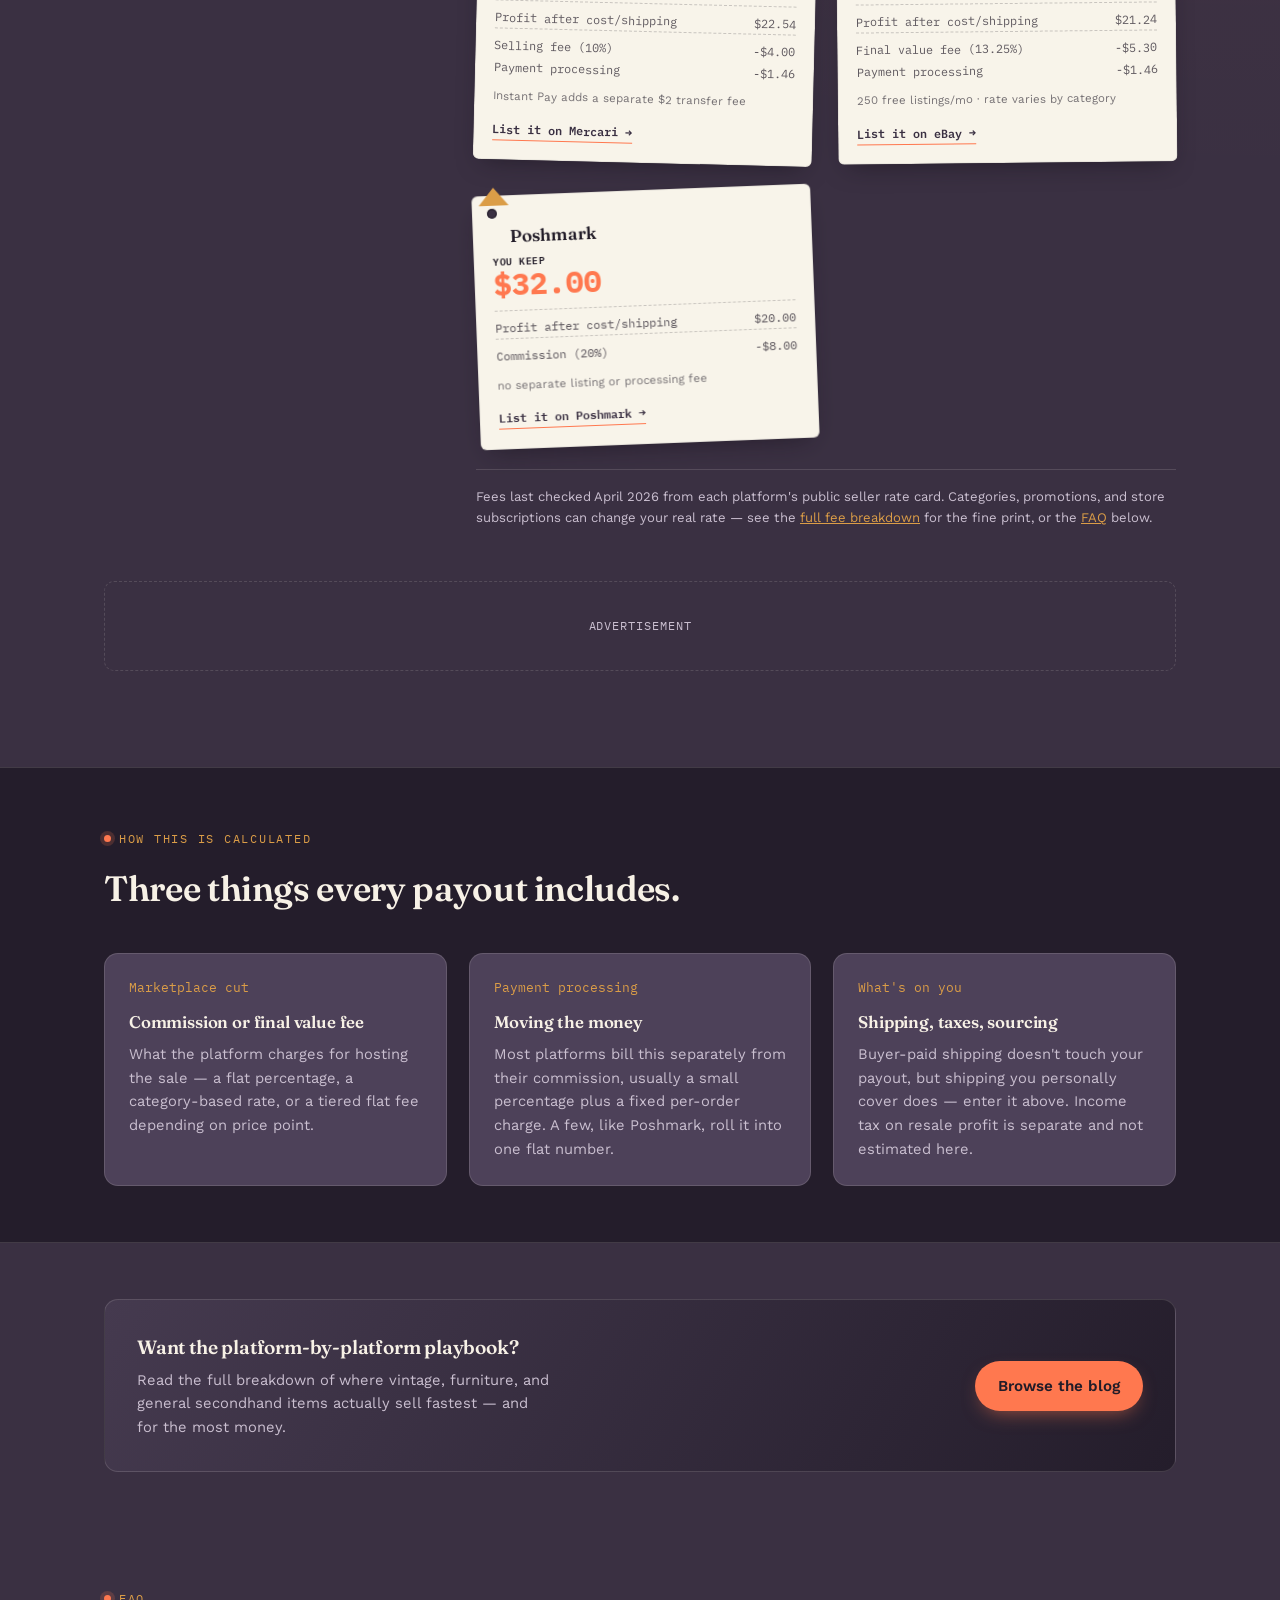
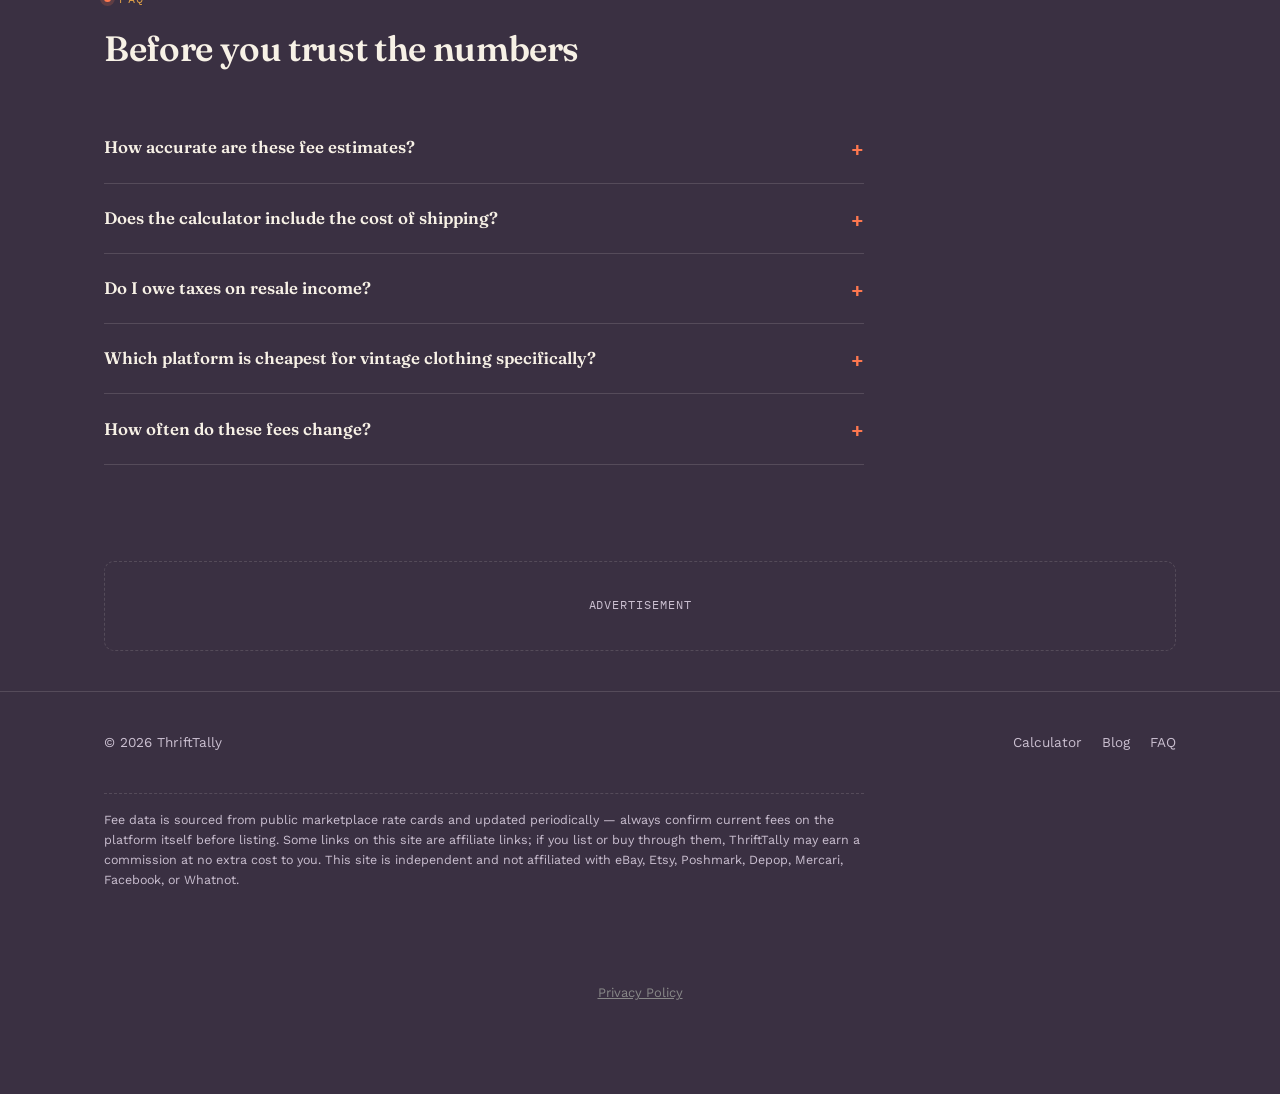
==== commit 560a1d8f: "Add privacy policy and cookie consent (Consent Mode v2) Trackers (GA4/AdSense where present) now def" ====
--- a/index.html
+++ b/index.html
@@ -1,6 +1,16 @@
 <!DOCTYPE html>
 <html lang="en">
 <head>
+  <!-- Google tag (gtag.js) -->
+<script src="/consent.js" data-privacy-url="/privacy.html"></script>
+    <script async src="https://www.googletagmanager.com/gtag/js?id=G-FJ8QCX5WQH"></script>
+<script>
+  window.dataLayer = window.dataLayer || [];
+  function gtag(){dataLayer.push(arguments);}
+  gtag('js', new Date());
+
+  gtag('config', 'G-FJ8QCX5WQH');
+</script>
 <meta charset="UTF-8">
 <meta name="viewport" content="width=device-width, initial-scale=1.0">
 <title>Resale Fee Calculator — eBay, Etsy, Poshmark, Depop & More | ThriftTally</title>
@@ -302,5 +312,7 @@
 
 <script src="js/calculator.js"></script>
 <script src="js/main.js"></script>
+
+<footer style="text-align:center;padding:20px 12px 90px;font-size:13px;color:#888"><a href="/privacy.html" style="color:inherit;text-decoration:underline">Privacy Policy</a></footer>
 </body>
 </html>
